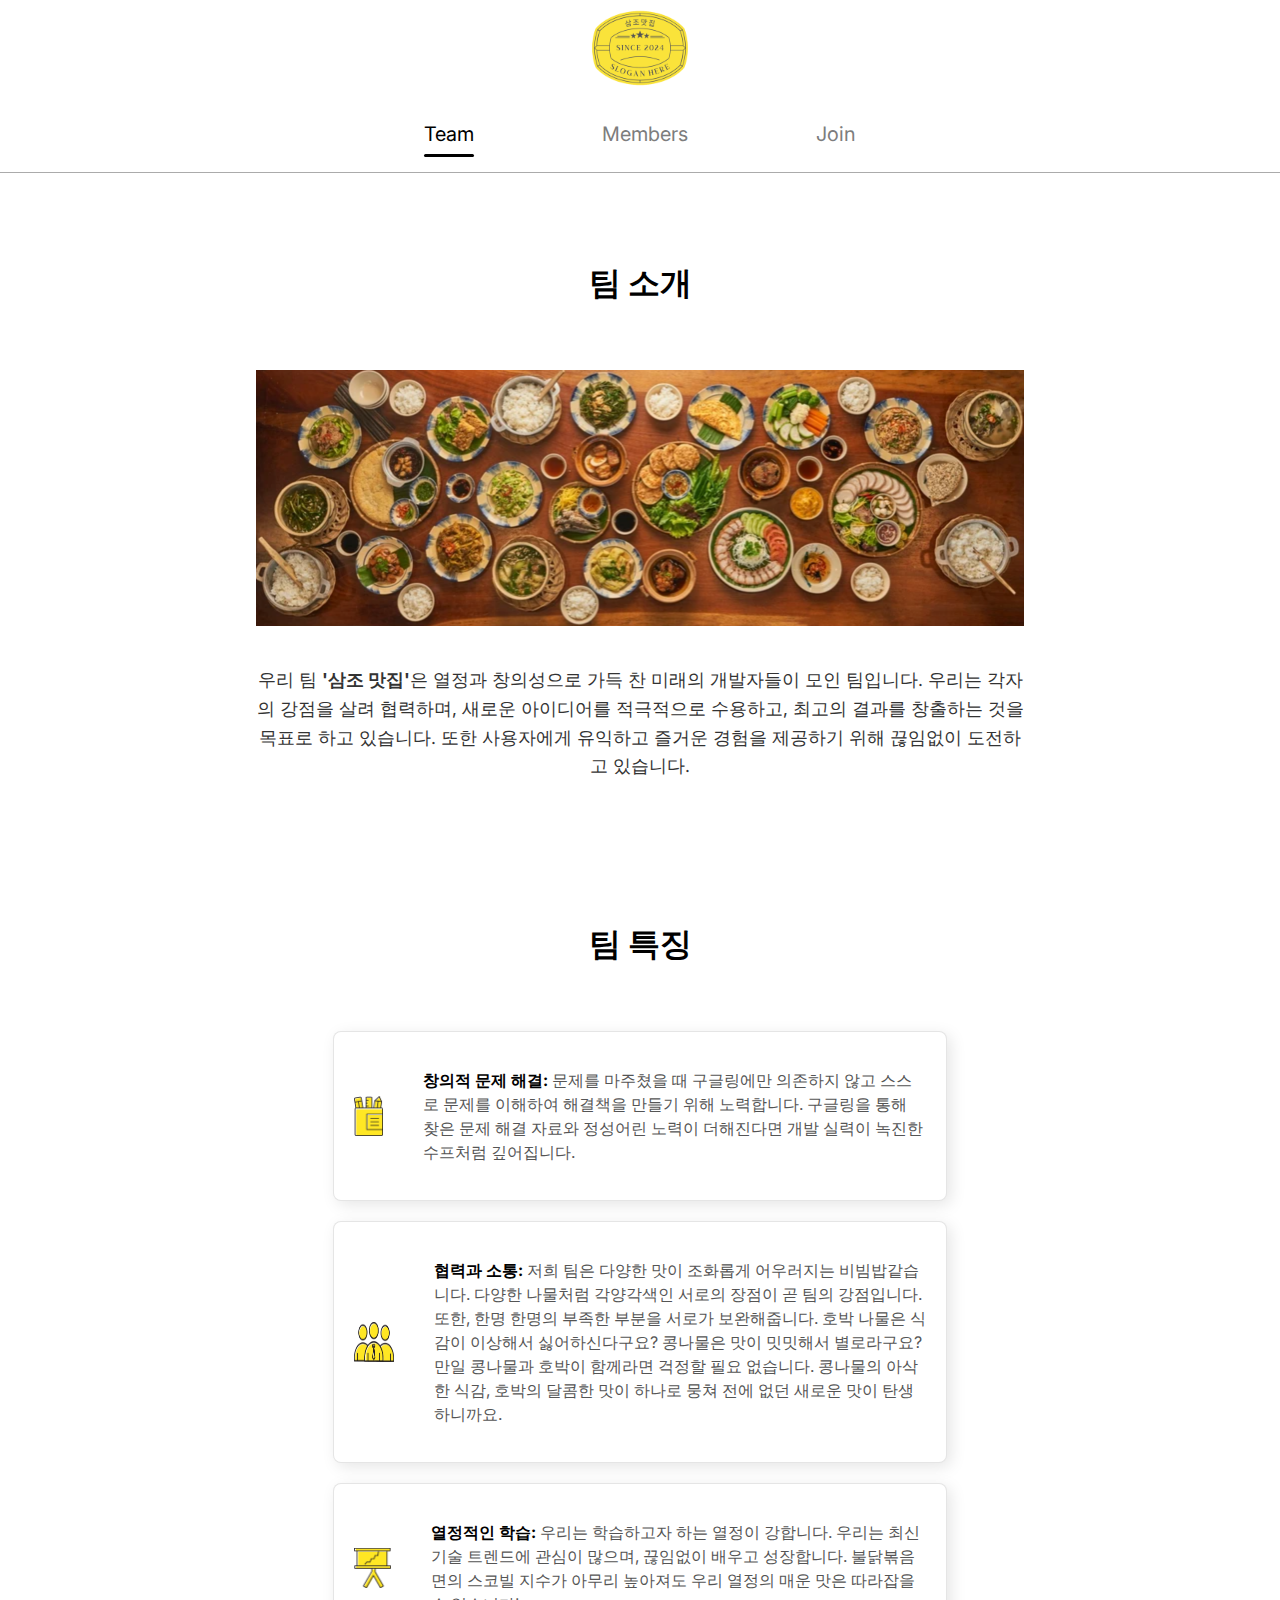
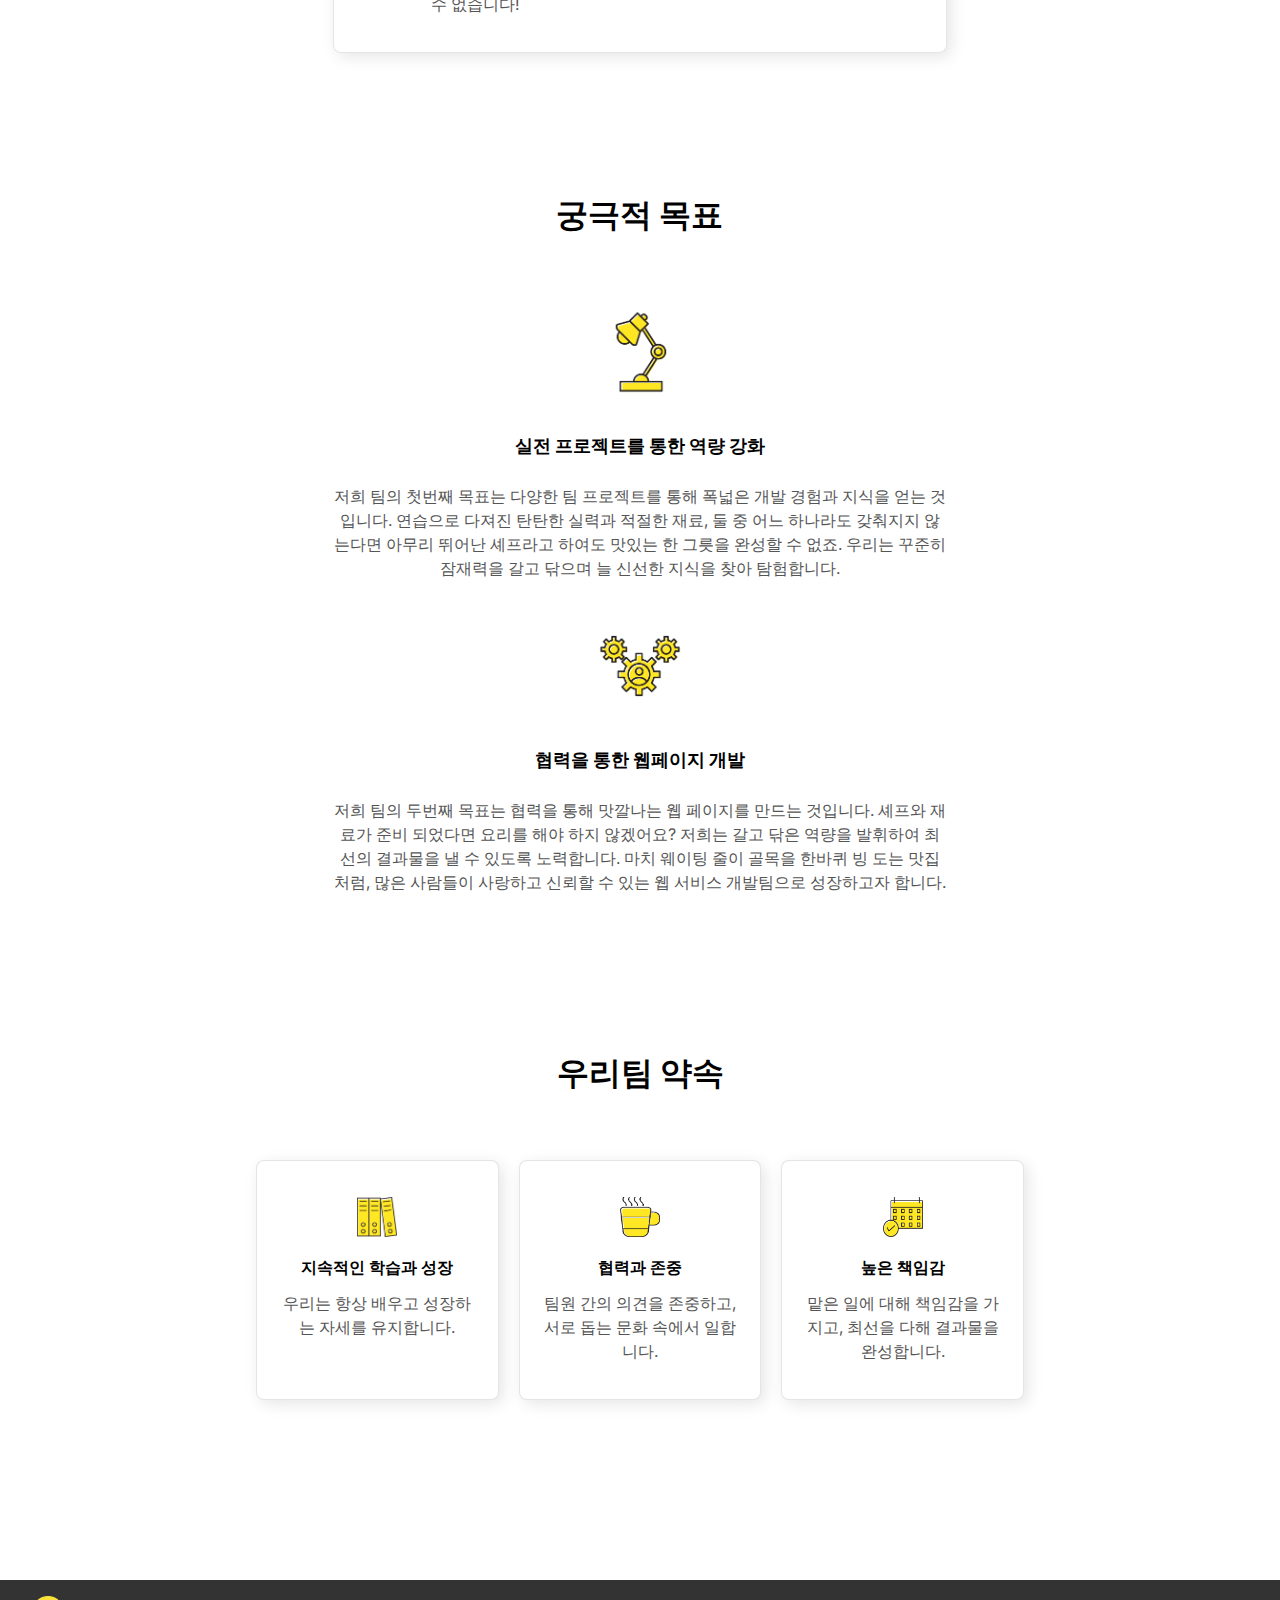
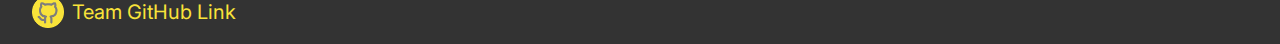
==== index.html @ 2188e767 "Add files via upload" ====
<html lang="ko">
    <head>
        <meta charset="UTF-8">
        <meta name="viewport" content="width=device-width, initial-scale=1.0">
        <title>삼조 맛집</title>
        <link rel="stylesheet" href="./src/team/styles.css">
        <link rel="preconnect" href="https://fonts.googleapis.com">
        <link rel="preconnect" href="https://fonts.gstatic.com" crossorigin>
        <link
            href="https://fonts.googleapis.com/css2?family=Inter:ital,opsz,wght@0,14..32,100..900;1,14..32,100..900&display=swap"
            rel="stylesheet">
    </head>

    <body>

        <!-- 네비게이션 -->
        <header class="navbar">
            <div>
                <img class="logo" src="./src/images/logo.png" alt="삼조 맛집 로고">
            </div>
            <nav class="menuNav">
                <div id="menuUnderLine"></div>
                <ul class="menuUl">
                    <li class="menuLi"><a href="index.html">Team</a></li>
                    <li class="menuLi"><a href="./src/members/members.html">Members</a></li>
                    <li class="menuLi"><a href="./src/join/join.html">Join</a></li>
                </ul>
            </nav>
            <hr class="hr1">
        </header>
        <!-- 네비게이션 -->



        <!-- 콘텐츠 -->
        <main class="main">
            <div class="contents">
                <div class="teamIntro">
                    <h1>팀 소개</h1>
                    <img src="./src/images/team_intro.png" alt="...">
                    <a>우리 팀 <strong>'삼조 맛집'</strong>은 열정과 창의성으로 가득 찬 미래의 개발자들이 모인 팀입니다. 우리는 각자의 강점을 살려 협력하며, 새로운 아이디어를
                        적극적으로
                        수용하고, 최고의 결과를 창출하는 것을 목표로 하고 있습니다. 또한 사용자에게 유익하고 즐거운 경험을 제공하기 위해 끊임없이 도전하고 있습니다.</a>
                </div>
                <h1>팀 특징</h1>
                <div class="teamAbout">
                    <div class="teamAboutCards">
                        <div class="teamAboutCard">
                            <img class="icon" src="./src/images/icon1.png" alt="icon">
                            <p><strong>창의적 문제 해결:</strong> 문제를 마주쳤을 때 구글링에만 의존하지 않고 스스로 문제를 이해하여 해결책을 만들기 위해 노력합니다. 구글링을 통해 찾은 문제 해결 자료와 정성어린 노력이 더해진다면 개발 실력이 녹진한 수프처럼 깊어집니다.</p>
                        </div>
                        <div class="teamAboutCard">
                            <img class="icon" src="./src/images/icon2.png" alt="icon">
                            <p><strong>협력과 소통:</strong> 저희 팀은 다양한 맛이 조화롭게 어우러지는 비빔밥같습니다. 다양한 나물처럼 각양각색인 서로의 장점이 곧 팀의 강점입니다. 또한, 한명 한명의 부족한 부분을 서로가 보완해줍니다. 호박 나물은 식감이 이상해서 싫어하신다구요? 콩나물은 맛이 밋밋해서 별로라구요? 만일 콩나물과 호박이 함께라면 걱정할 필요 없습니다. 콩나물의 아삭한 식감, 호박의 달콤한 맛이 하나로 뭉쳐 전에 없던 새로운 맛이 탄생하니까요.</p>
                        </div>
                        <div class="teamAboutCard">
                            <img class="icon" src="./src/images/icon3.png" alt="icon">
                            <p><strong>열정적인 학습:</strong> 우리는 학습하고자 하는 열정이 강합니다. 우리는 최신 기술 트렌드에 관심이 많으며, 끊임없이 배우고 성장합니다. 불닭볶음면의 스코빌 지수가 아무리 높아져도 우리 열정의 매운 맛은 따라잡을 수 없습니다!</p>
                        </div>
                    </div>
                </div>

                <div class="teamGoals">
                    <h1>궁극적 목표</h1>
                    <img src="./src/images/icon8.png" alt="icon">
                    <a>실전 프로젝트를 통한 역량 강화</a>
                    <p>저희 팀의 첫번째 목표는 다양한 팀 프로젝트를 통해 폭넓은 개발 경험과 지식을 얻는 것 입니다. 연습으로 다져진 탄탄한 실력과 적절한 재료, 둘 중 어느 하나라도 갖춰지지 않는다면 아무리 뛰어난 셰프라고 하여도 맛있는 한 그릇을 완성할 수 없죠. 우리는 꾸준히 잠재력을 갈고 닦으며 늘 신선한 지식을 찾아 탐험합니다. </p>
                    <br>
                    <img src="./src/images/icon4.png" alt="icon">
                    <a>협력을 통한 웹페이지 개발</a>
                    <p>저희 팀의 두번째 목표는 협력을 통해 맛깔나는 웹 페이지를 만드는 것입니다. 셰프와 재료가 준비 되었다면 요리를 해야 하지 않겠어요? 저희는 갈고 닦은 역량을 발휘하여 최선의 결과물을 낼 수 있도록 노력합니다. 마치 웨이팅 줄이 골목을 한바퀴 빙 도는 맛집처럼, 많은 사람들이 사랑하고 신뢰할 수 있는  웹 서비스 개발팀으로 성장하고자 합니다.</p>
                </div>

                <h1>우리팀 약속</h1>
                <div class="teamRules">
                    <div class="teamRulesCard">
                        <img src="./src/images/icon5.png" alt="icon">
                        <strong>지속적인 학습과 성장</strong>
                        <p>우리는 항상 배우고 성장하는 자세를 유지합니다.</p>
                    </div>
                    <div class="teamRulesCard">
                        <img src="./src/images/icon6.png" alt="icon">
                        <strong>협력과 존중</strong>
                        <p>팀원 간의 의견을 존중하고, 서로 돕는 문화 속에서 일합니다.</p>
                    </div>
                    <div class="teamRulesCard">
                        <img src="./src/images/icon7.png" alt="icon">
                        <strong>높은 책임감</strong>
                        <p>맡은 일에 대해 책임감을 가지고, 최선을 다해 결과물을 완성합니다.</p>
                    </div>
                </div>
            </div>
        </main>
        <!-- 콘텐츠 -->



        <!-- 푸터 -->
        <footer class="footer">
            <img class="gitCat" src="./src/images/git_cat_60^60.png" alt="Github Logo">
            <a class="footerA" href="">Team GitHub Link</a>
        </footer>
        <!-- 푸터 -->

        
    </body>
    <script src="./src/team/script.js"></script>
</html>
---- src/team/styles.css ----
/* 공통 */
html, body {
    font-family: "Inter", sans-serif;
    margin: 0;
    padding: 0;
    height: 100%;
}

body {
    display: flex;
    flex-direction: column;
    min-height: 100vh;
}
/* 공통 */

/* 네비게이션 */
.menuNav {
    position: relative;
    text-align: center;
}

.logo {
    width: 96px;
    display: block;
    margin: 0 auto;
}

.menuUl {
    display: flex;
    justify-content: center;
    list-style: none;
    padding: 0;
    gap: 8em;
}

.menuLi {
    font-size: 20px;
    position: relative;
    padding: 0.5em 0;
    color: #7d7d7d;
    transition: color 0.3s ease;
}

.menuLi a {
    text-decoration: none;
    color: inherit; /* 상속된 색상을 사용 */
}

.menuLi a:hover {
    color: black;
}

.menuLi.active a {
    color: black;
}

#menuUnderLine {
    position: absolute;
    height: 3px;
    background-color: black;
    border-radius: 10px;
    visibility: hidden;
    transition: width 0.3s ease, transform 0.3s ease;
}

.hr1 {
    width: 100%;
    border: none;
    border-top: 1px solid rgba(0, 0, 0, 0.33);
}
/* 네비게이션 */


/* 콘텐츠 */
h1 {
    text-align: center;
    margin-bottom: 64px;
}

h1:hover {
    color: #F9E33A;
}

.main {
    flex: 1;
    display: flex;
    justify-content: center;
    align-items: center;
    width: 100%;
    padding-bottom: 120px;
}

.contents {
    display: flex;
    flex-direction: column;
    justify-content: center;
    align-items: center;
    margin: 40px auto;
    padding: 20px;
    min-width: 600px;
    max-width: 60%;
}

.teamIntro {
    display: flex;
    flex-direction: column;
    align-items: center;
    margin-bottom: 120px;
}

.teamIntro img {
    width: 100%;
    height: auto;
    margin-bottom: 40px;
}

.teamIntro a {
    font-size: 18px;
    line-height: 1.6;
    text-align: center;
    color: #333;
}

.teamAbout {
    display: flex;
    align-items: center;
    justify-content: center;
    gap: 20px;
    margin-bottom: 120px;
}

.teamAboutCards {
    width: 80%;
    display: flex;
    flex-direction: column;
    gap: 20px;
}

.teamAboutCard {
    display: flex;
    align-items: center;
    background-color: #ffffff;
    padding: 20px;
    box-shadow: 4px 4px 16px rgba(0, 0, 0, 0.1);
    border: rgba(125, 125, 125, 0.2) solid 1px;
    border-radius: 8px;
    gap: 20px;
}

.teamAboutCard:hover {
    background-color: #f9e33a20;
}

.teamAboutCard img.icon {
    width: 40px;
    height: 40px;
    margin-right: 20px;
}

.teamAboutCard p {
    font-size: 16px;
    color: #555;
    line-height: 1.5;
}

.teamAboutCard p strong {
    color: black;
}

.teamGoals {
    width: 80%;
    display: flex;
    flex-direction: column;
    align-items: center;
    text-align: center;
    margin-bottom: 120px;
}

.teamGoals img {
    width: 100px;
    height: 100px;
    margin-bottom: 32px;
}

.teamGoals a {
    font-size: 18px;
    font-weight: bold;
    color: black;
    margin-bottom: 10px;
}

.teamGoals p {
    font-size: 16px;
    line-height: 1.5;
    color: #555;
}

.teamRules {
    width: 100%;
    display: flex;
    gap: 20px;
}

.teamRulesCard {
    width: 80%;
    display: flex;
    flex-direction: column;
    align-items: center;
    background-color: #ffffff;
    padding: 20px;
    box-shadow: 4px 4px 16px rgba(0, 0, 0, 0.1);
    border: rgba(125, 125, 125, 0.2) solid 1px;
    border-radius: 8px;
    gap: 20px;
}

.teamRulesCard:hover {
    background-color: #f9e33a20;
}

.teamRulesCard img {
    margin-top: 16px;
    width: 40px;
    height: 40px;
}

.teamRulesCard p {
    text-align: center;
    font-size: 16px;
    color: #555;
    line-height: 1.5;
    margin-top: -8px;
}

.teamRulesCard strong {
    color: black;
}
/* 콘텐츠 */

/* 푸터 */
.footer {
    width: 100%;
    display: flex;
    justify-content: left;
    align-items: center;
    background-color: #333333;
    padding: 16px 32px;
    color: white;
    margin-top: auto;
}

.gitCat {
    width: 32px;
}

.footerA {
    color: #F9E33A;
    text-decoration: none;
    padding-left: 8px;
    font-size: 20px;
}
/* 푸터 */
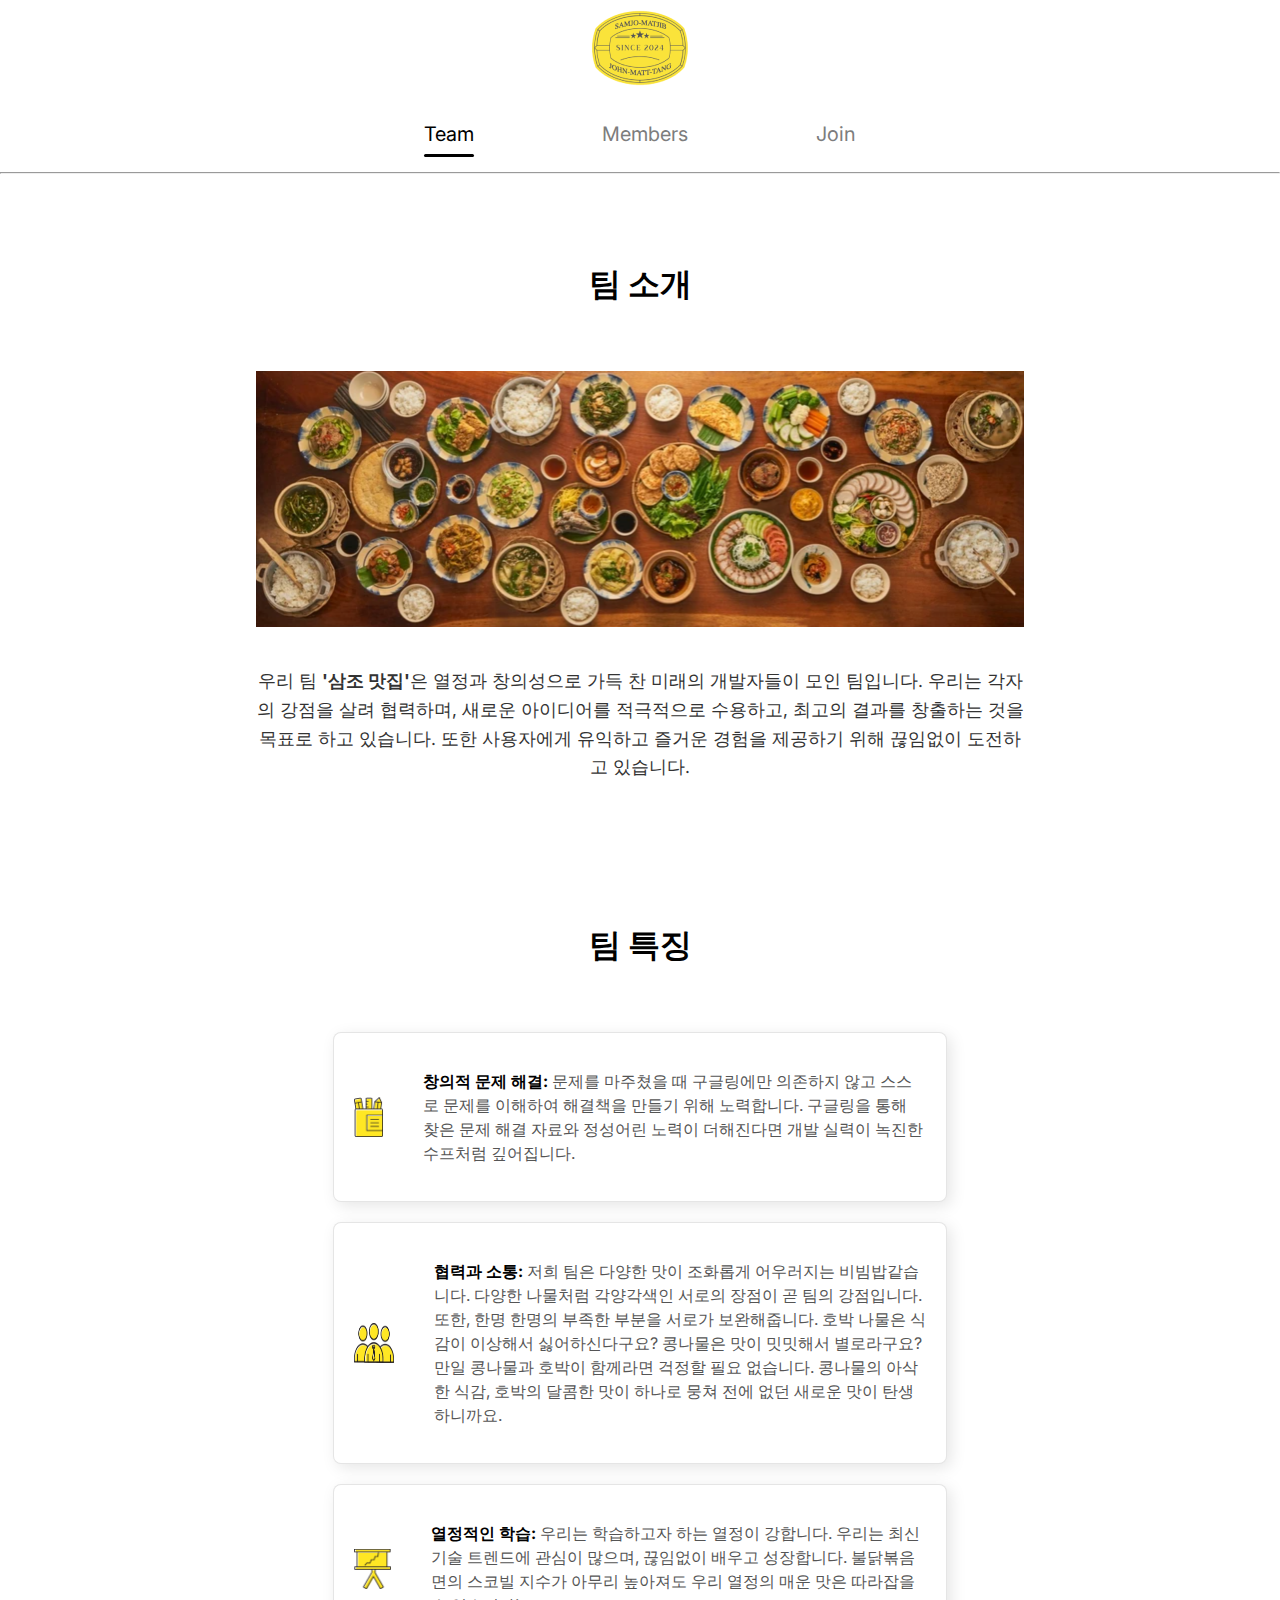
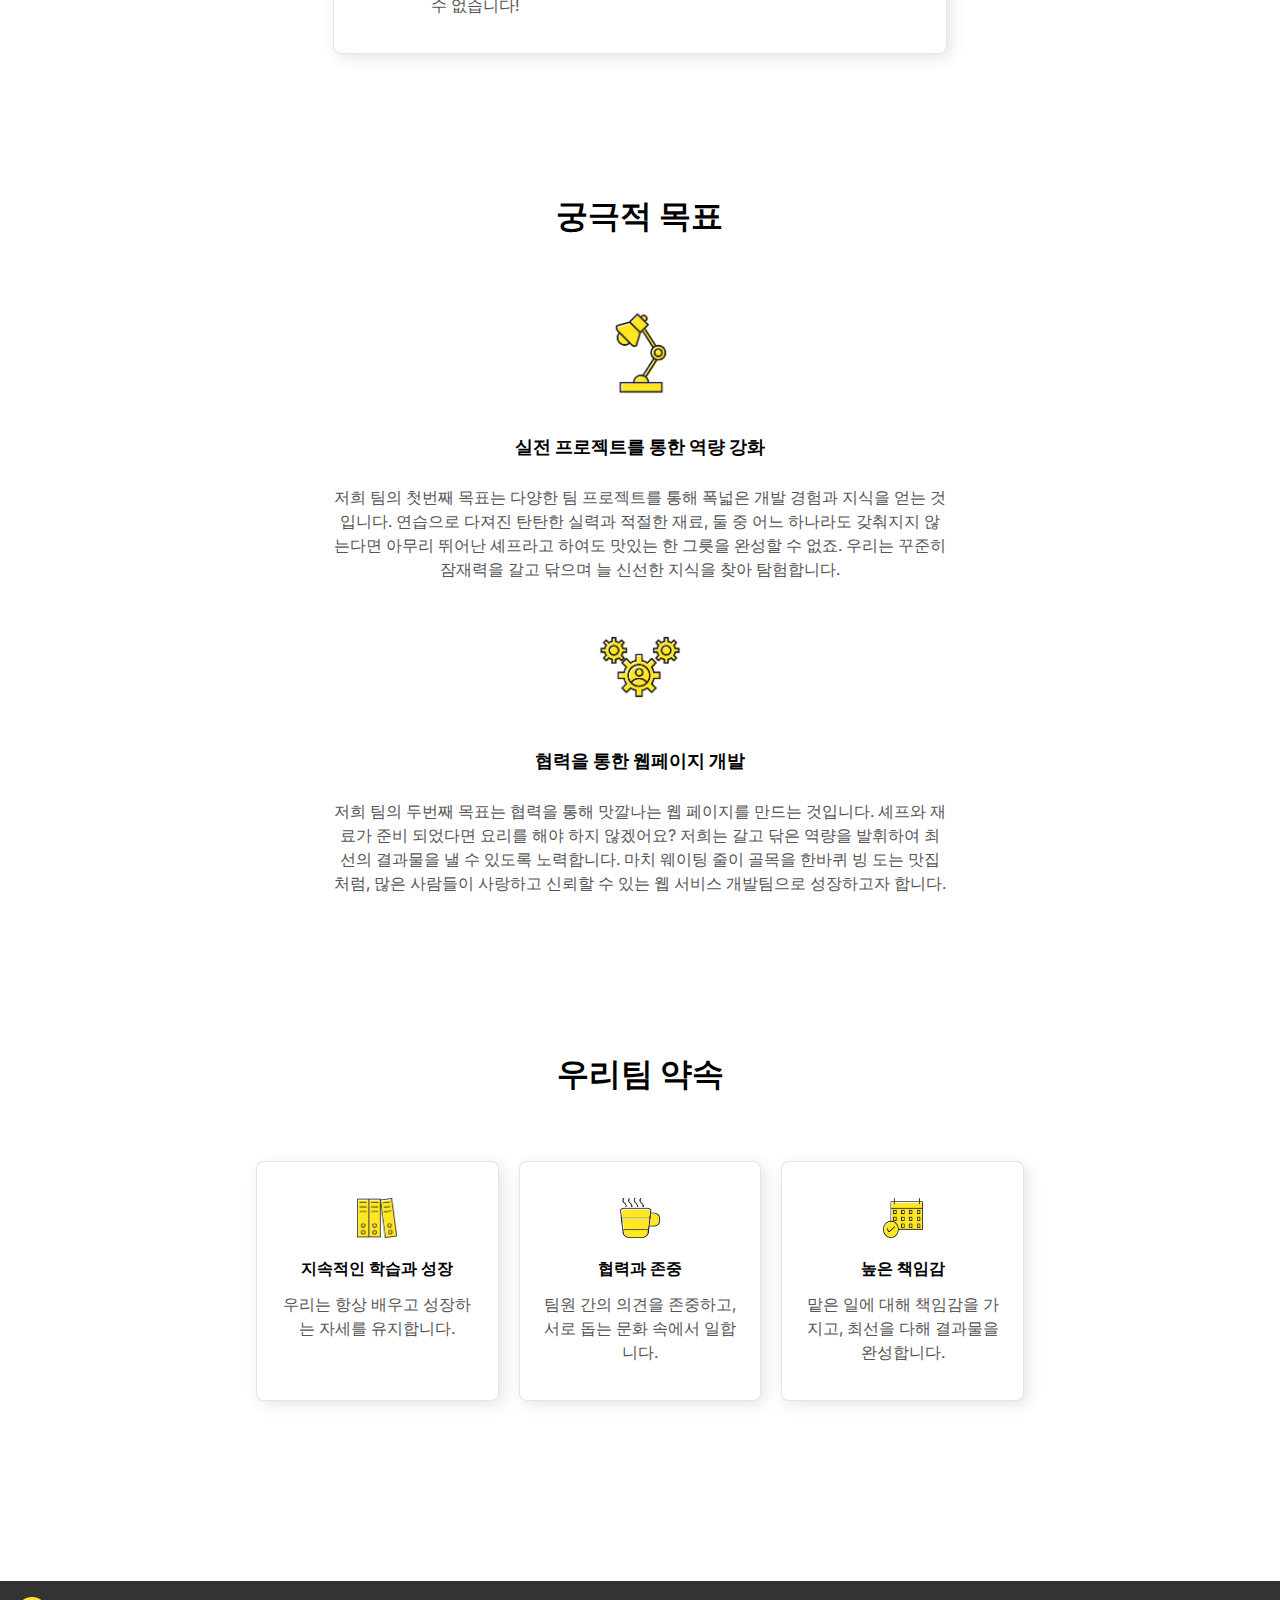
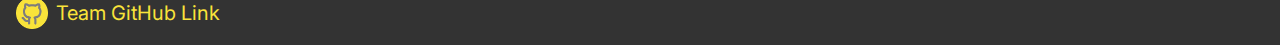
==== commit b779efcd: "Update index.html" ====
--- a/index.html
+++ b/index.html
@@ -14,7 +14,7 @@
     <body>
 
         <!-- 네비게이션 -->
-        <header class="navbar">
+        <header id="navbar">
             <div>
                 <img class="logo" src="./src/images/logo.png" alt="삼조 맛집 로고">
             </div>
@@ -26,10 +26,9 @@
                     <li class="menuLi"><a href="./src/join/join.html">Join</a></li>
                 </ul>
             </nav>
-            <hr class="hr1">
+            <hr>
         </header>
         <!-- 네비게이션 -->
-
 
 
         <!-- 콘텐츠 -->
@@ -105,4 +104,4 @@
         
     </body>
     <script src="./src/team/script.js"></script>
-</html>+</html>
--- a/src/team/styles.css
+++ b/src/team/styles.css
@@ -4,6 +4,7 @@
     margin: 0;
     padding: 0;
     height: 100%;
+    width: 100%;
 }
 
 body {
@@ -239,18 +240,18 @@
 
 /* 푸터 */
 .footer {
-    width: 100%;
     display: flex;
     justify-content: left;
     align-items: center;
     background-color: #333333;
-    padding: 16px 32px;
+    padding: 16px 0px 16px 0px;
     color: white;
     margin-top: auto;
 }
 
 .gitCat {
     width: 32px;
+    margin-left: 16px;
 }
 
 .footerA {
@@ -259,4 +260,4 @@
     padding-left: 8px;
     font-size: 20px;
 }
-/* 푸터 */+/* 푸터 */
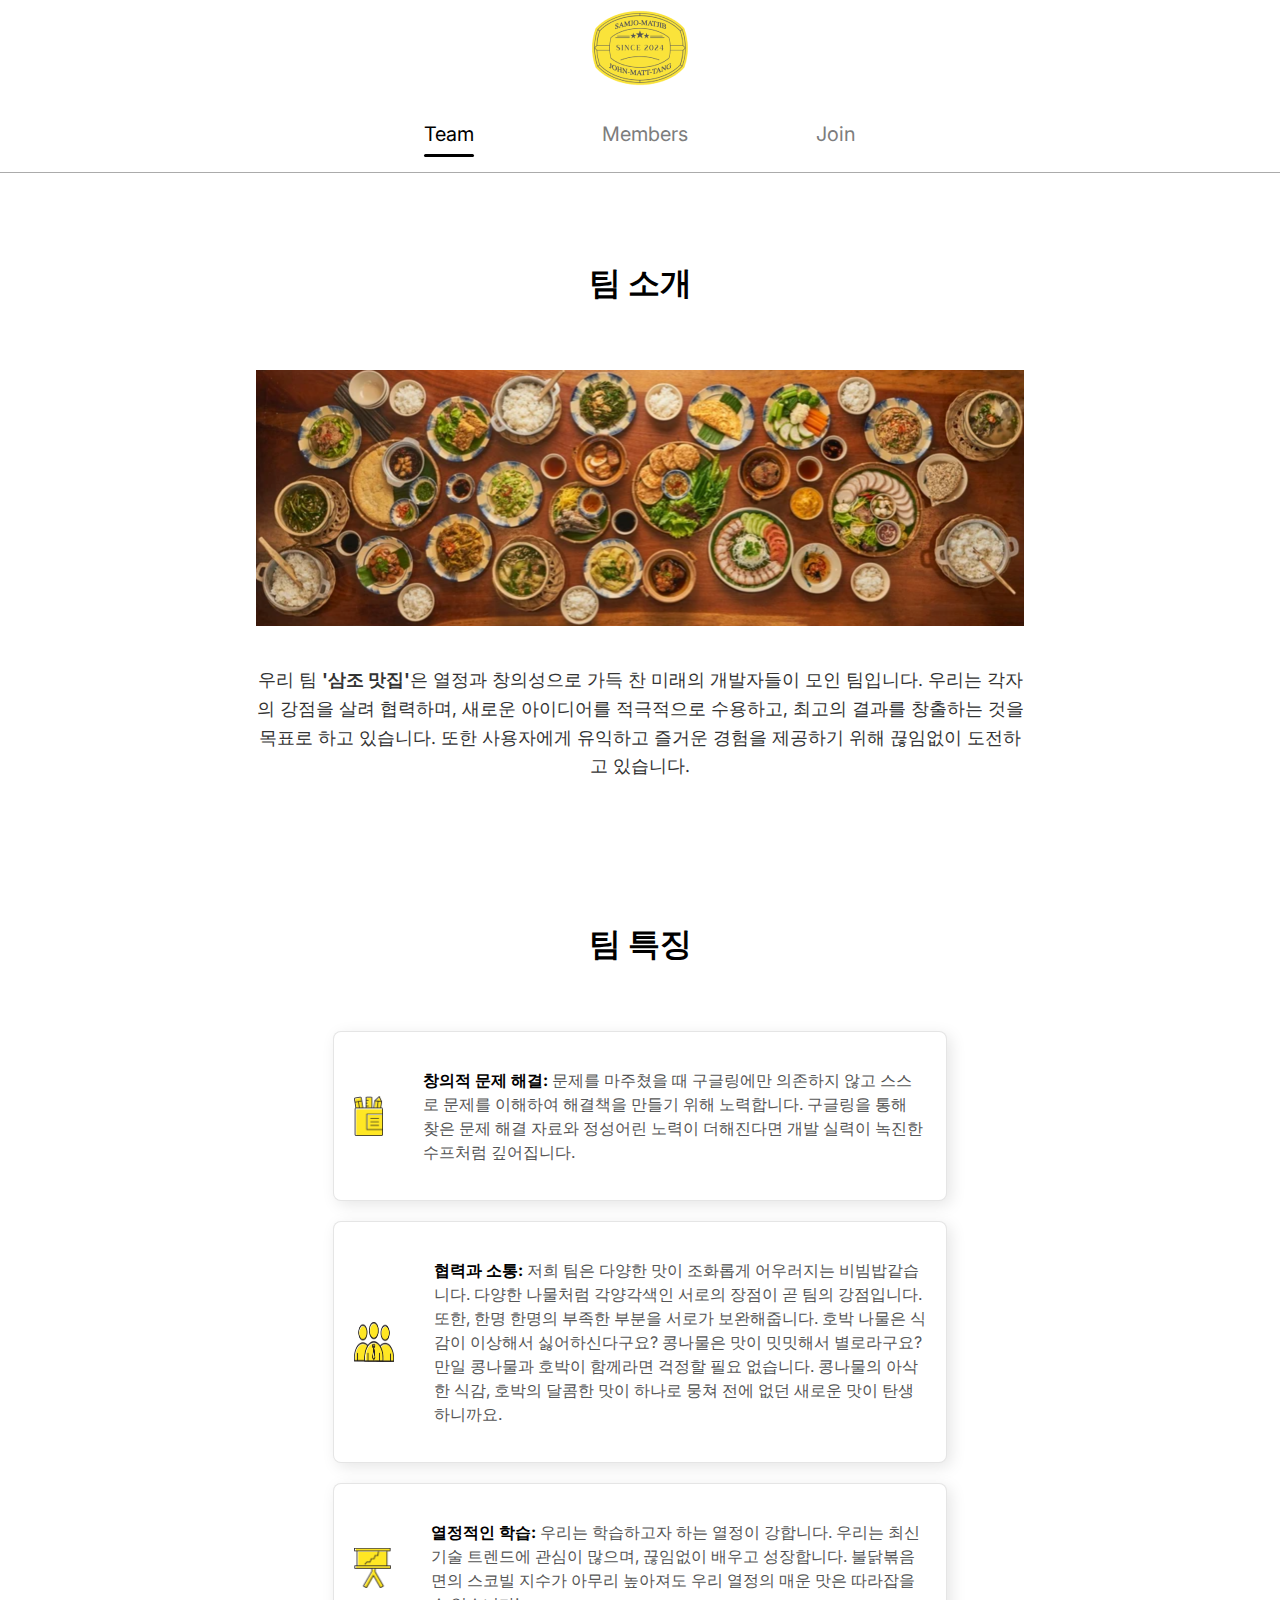
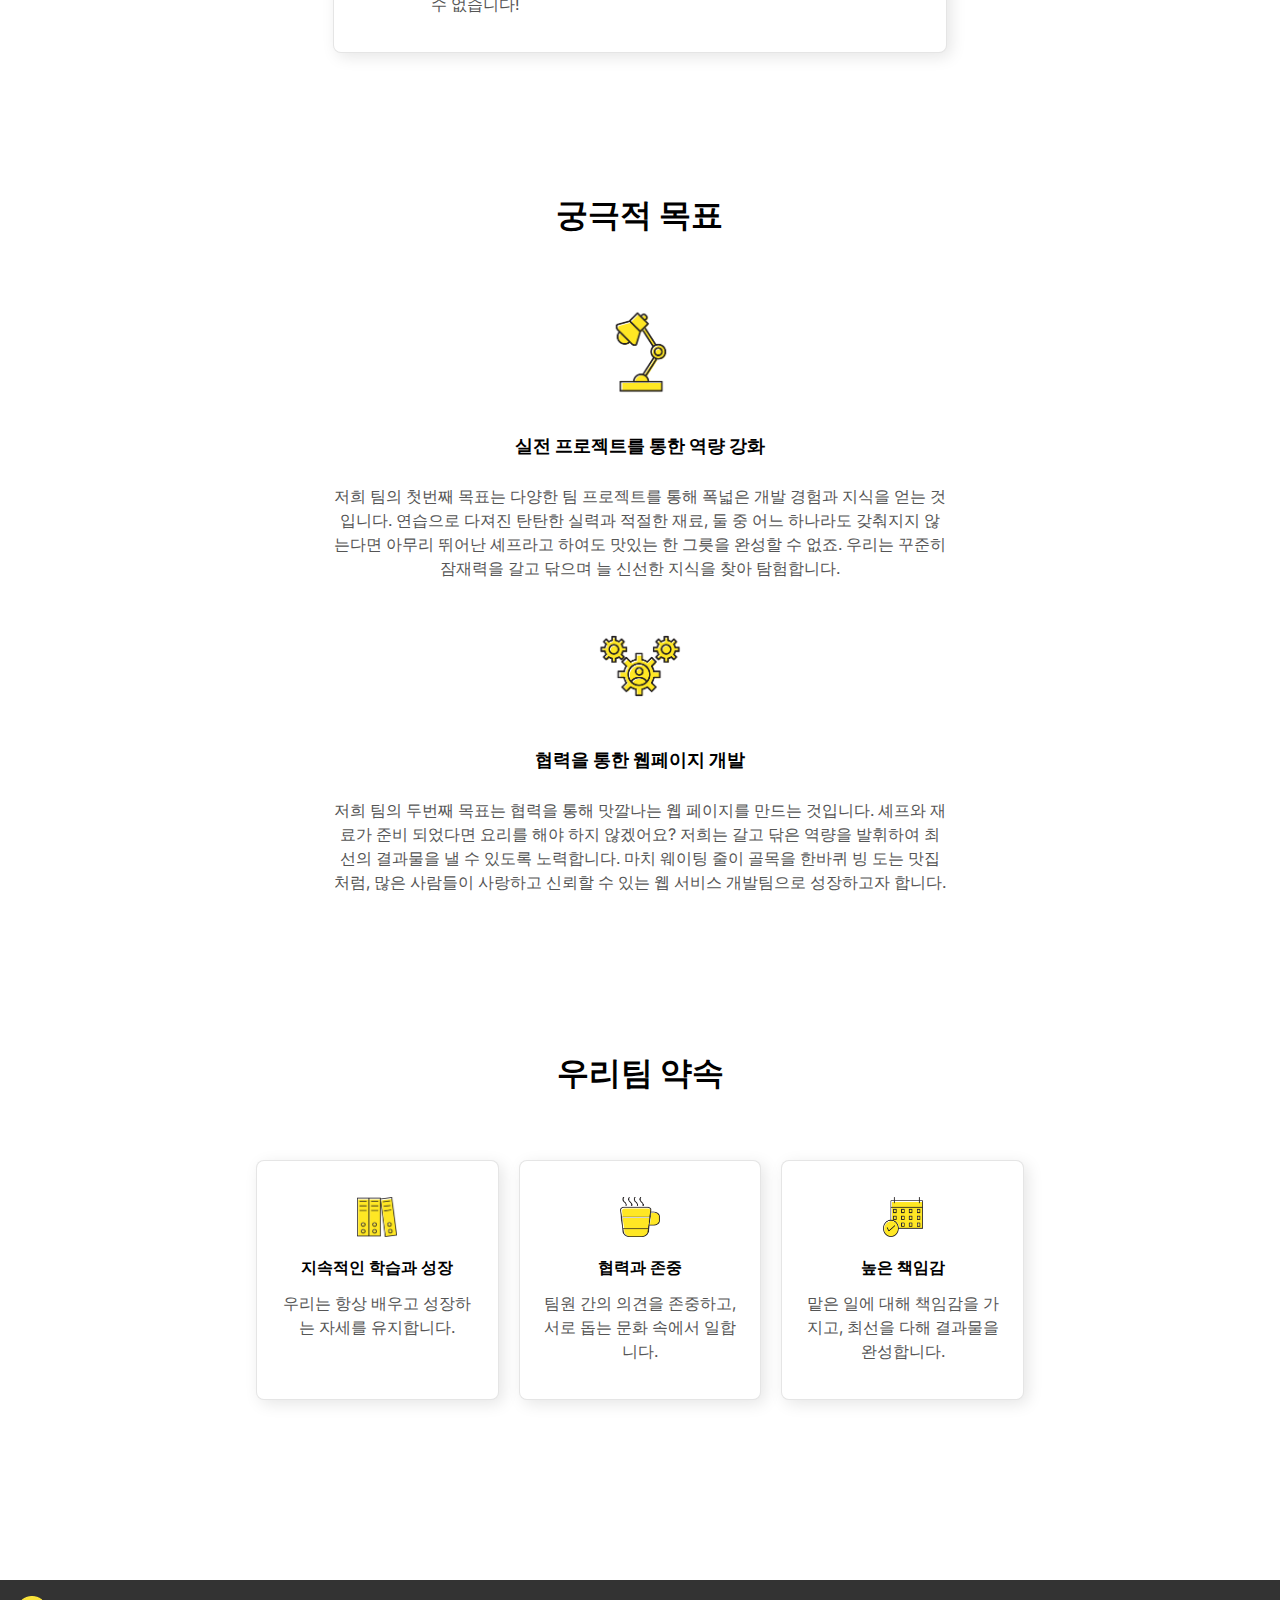
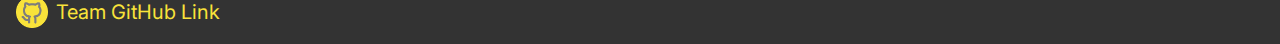
==== commit 055c2aa2: "Dormammuuuuu~" ====
--- a/index.html
+++ b/index.html
@@ -14,7 +14,7 @@
     <body>
 
         <!-- 네비게이션 -->
-        <header id="navbar">
+        <header class="navbar">
             <div>
                 <img class="logo" src="./src/images/logo.png" alt="삼조 맛집 로고">
             </div>
@@ -26,10 +26,9 @@
                     <li class="menuLi"><a href="./src/join/join.html">Join</a></li>
                 </ul>
             </nav>
-            <hr>
+            <hr class="hr1">
         </header>
         <!-- 네비게이션 -->
-
 
         <!-- 콘텐츠 -->
         <main class="main">
@@ -92,16 +91,13 @@
         </main>
         <!-- 콘텐츠 -->
 
-
-
         <!-- 푸터 -->
         <footer class="footer">
             <img class="gitCat" src="./src/images/git_cat_60^60.png" alt="Github Logo">
             <a class="footerA" href="">Team GitHub Link</a>
         </footer>
         <!-- 푸터 -->
-
-        
+         
     </body>
     <script src="./src/team/script.js"></script>
-</html>
+</html>--- a/src/team/styles.css
+++ b/src/team/styles.css
@@ -64,7 +64,7 @@
     transition: width 0.3s ease, transform 0.3s ease;
 }
 
-.hr1 {
+hr {
     width: 100%;
     border: none;
     border-top: 1px solid rgba(0, 0, 0, 0.33);
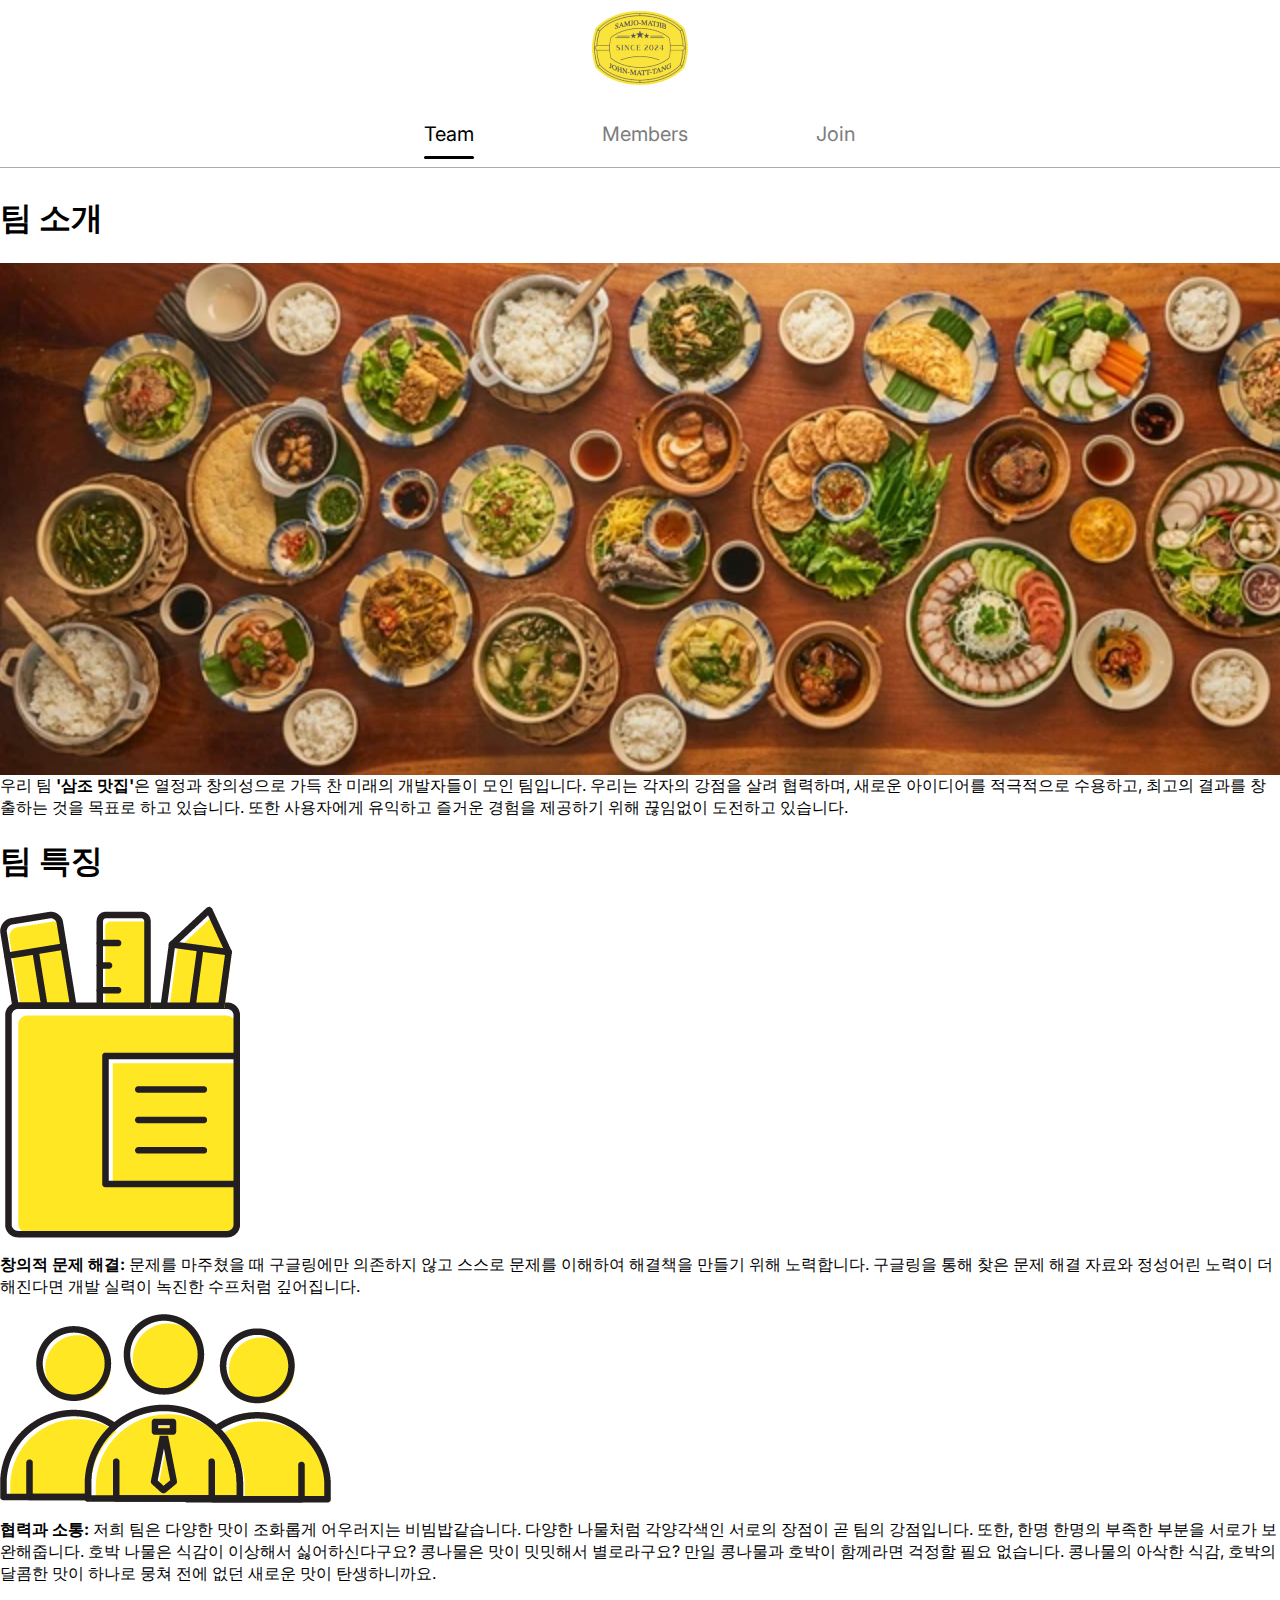
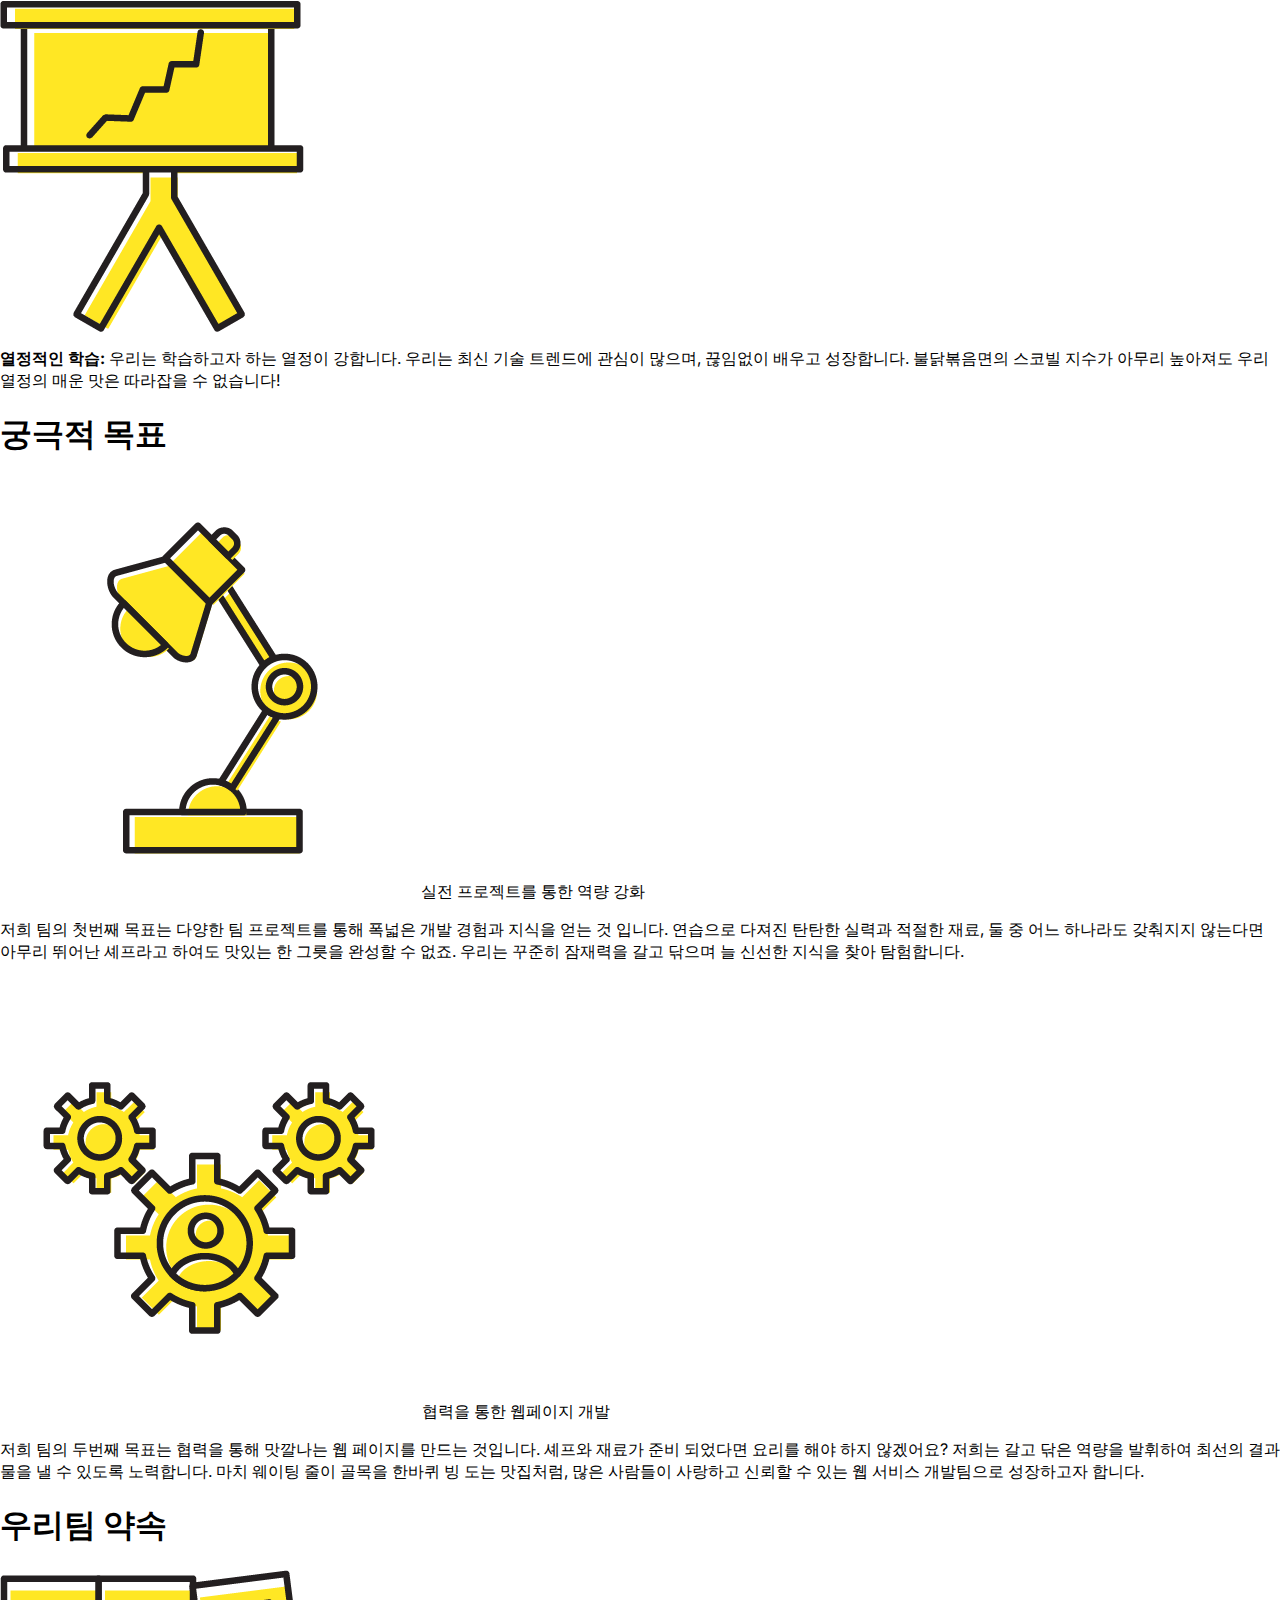
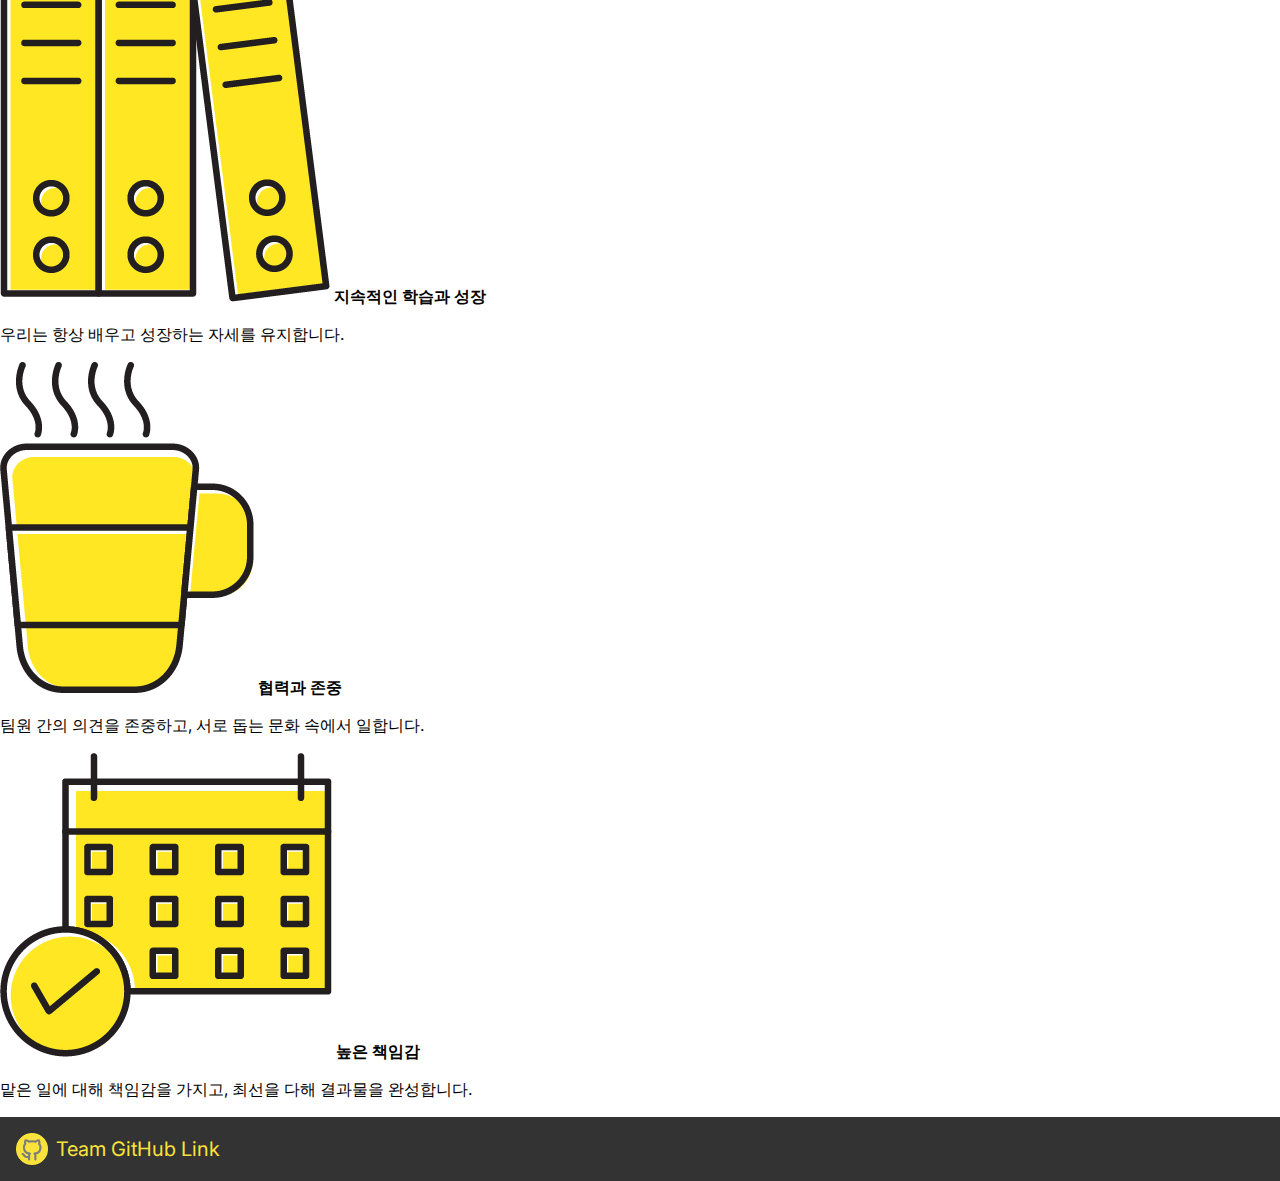
==== commit 37214538: "modified folder tree & file path  & html layout" ====
--- a/index.html
+++ b/index.html
@@ -3,7 +3,8 @@
         <meta charset="UTF-8">
         <meta name="viewport" content="width=device-width, initial-scale=1.0">
         <title>삼조 맛집</title>
-        <link rel="stylesheet" href="./src/team/styles.css">
+        <link rel="stylesheet" href="./src/layoutSrc/css_layout.css" />
+        <link rel="stylesheet" href="./src/layoutSrc/css_layout_contents.css" />
         <link rel="preconnect" href="https://fonts.googleapis.com">
         <link rel="preconnect" href="https://fonts.gstatic.com" crossorigin>
         <link
@@ -14,21 +15,25 @@
     <body>
 
         <!-- 네비게이션 -->
-        <header class="navbar">
+        <header id="navbar">
             <div>
                 <img class="logo" src="./src/images/logo.png" alt="삼조 맛집 로고">
             </div>
             <nav class="menuNav">
-                <div id="menuUnderLine"></div>
-                <ul class="menuUl">
-                    <li class="menuLi"><a href="index.html">Team</a></li>
-                    <li class="menuLi"><a href="./src/members/members.html">Members</a></li>
-                    <li class="menuLi"><a href="./src/join/join.html">Join</a></li>
-                </ul>
+                <div class="menuNavInner">
+                    <ul class="menuUl">
+                        <li class="menuLi"><a href="index.html">Team</a></li>
+                        <li class="menuLi"><a href="./src/members/members.html">Members</a></li>
+                        <li class="menuLi"><a href="./src/join/join.html">Join</a></li>
+                    </ul>
+                    <div class="unerLineWrapper"><div id="menuUnderLine"></div></div>
+                </div>
             </nav>
-            <hr class="hr1">
+            <hr>
         </header>
         <!-- 네비게이션 -->
+
+
 
         <!-- 콘텐츠 -->
         <main class="main">
@@ -91,13 +96,16 @@
         </main>
         <!-- 콘텐츠 -->
 
+
+
         <!-- 푸터 -->
         <footer class="footer">
             <img class="gitCat" src="./src/images/git_cat_60^60.png" alt="Github Logo">
             <a class="footerA" href="">Team GitHub Link</a>
         </footer>
         <!-- 푸터 -->
-         
+
+        
     </body>
-    <script src="./src/team/script.js"></script>
+    <script src="./src/layoutSrc/js_layout.js"></script>
 </html>--- a/src/layoutSrc/css_layout.css
+++ b/src/layoutSrc/css_layout.css
@@ -0,0 +1,102 @@
+/* 공통 */
+html, body {
+    font-family: "Inter", sans-serif;
+    margin: 0;
+    padding: 0;
+    height: 100%;
+    width: 100%;
+}
+
+body {
+    display: flex;
+    flex-direction: column;
+    min-height: 100vh;
+}
+/* 공통 */
+
+/* 네비게이션 */
+.menuNav {
+    display: flex;
+    flex-direction: column;
+    align-items: center;
+    position: relative;
+    text-align: center;
+}
+
+.logo {
+    width: 96px;
+    display: block;
+    margin: 0 auto;
+}
+
+.menuUl {
+    display: flex;
+    justify-content: center;
+    list-style: none;
+    padding: 0;
+    gap: 8em;
+    margin-bottom: 0;
+}
+
+.menuLi {
+    font-size: 20px;
+    position: relative;
+    padding: 0.5em 0;
+    color: #7d7d7d;
+    transition: color 0.3s ease;
+}
+
+.menuLi a {
+    text-decoration: none;
+    color: inherit; /* 상속된 색상을 사용 */
+}
+
+.menuLi a:hover {
+    color: black;
+}
+
+.menuLi.active a {
+    color: black;
+}
+.unerLineWrapper{
+    height: 3px;
+}
+#menuUnderLine {
+    position: absolute;
+    height: 3px;
+    background-color: black;
+    border-radius: 10px;
+    visibility: hidden;
+    transition: all 0.3s ease;
+}
+
+hr {
+    width: 100%;
+    border: none;
+    border-top: 1px solid rgba(0, 0, 0, 0.33);
+}
+/* 네비게이션 */
+
+/* 푸터 */
+.footer {
+    display: flex;
+    justify-content: left;
+    align-items: center;
+    background-color: #333333;
+    padding: 16px 0px 16px 0px;
+    color: white;
+    margin-top: auto;
+}
+
+.gitCat {
+    width: 32px;
+    margin-left: 16px;
+}
+
+.footerA {
+    color: #F9E33A;
+    text-decoration: none;
+    padding-left: 8px;
+    font-size: 20px;
+}
+/* 푸터 */
